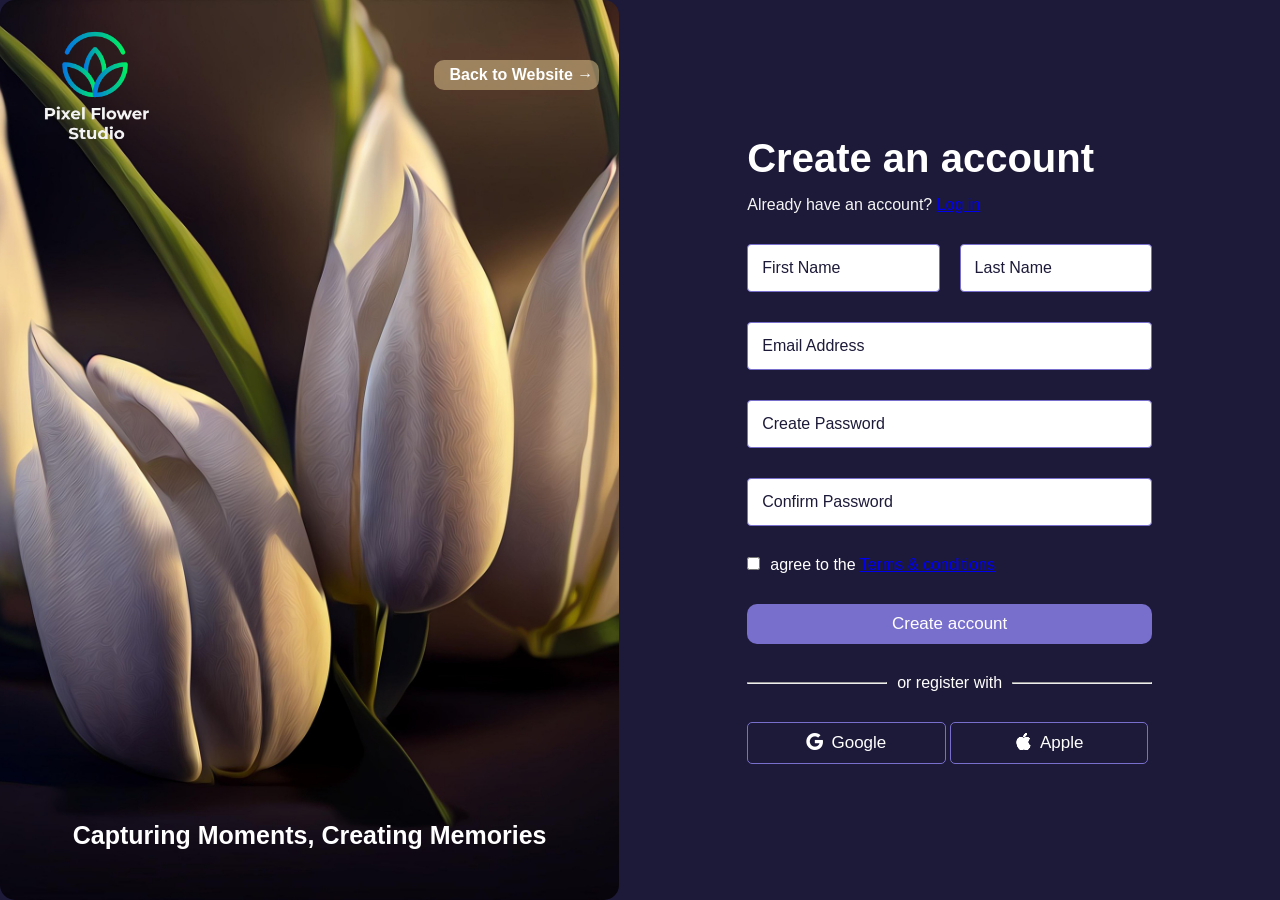
==== login/login.html @ 6d69391e "created a simple landing page" ====
<!doctype html>
<html lang="en">

<head>
    <meta charset="UTF-8">
    <meta name="viewport" content="width=device-width, initial-scale=1.0">
    <link rel="stylesheet" href="https://cdn.jsdelivr.net/npm/bootstrap-icons@1.13.1/font/bootstrap-icons.min.css">
    <link rel="stylesheet" href="login.css">
    <title>Sign Up | Pixel Flower Studio</title>

</head>

<body>

    <div class="container">

        <div class="web-image">
            <div class="top-content">

                <div class="logo">
                    <img src="/assets/Lifestyle Flower Logo.png" alt="Pixel Flower Studio">
                    <a href="#"><button>Back to Website &rarr;</button></a>
                </div>

            </div>

            <div class="bottom-content">
                <h3 style="color: white;">
                    Capturing Moments,
                    Creating Memories
                </h3>

                <div class="scroll-indicator">
                    <p style="color: white;">Scroll Down</p>
                    <i style="color: white;" class="bi bi-chevron-double-down fs-2"></i>
                </div>
            </div>

        </div>

        <form action="#" method="post" id="form">
            <div class="input-group">
                <h5 style="color: white;">Create an account</h5>
                <p style="color: whitesmoke;">Already have an account? <a href="#">Log in</a></p>
            </div>

            <div class="name">
                <div class="input-group">
                    <input type="text" id="user_firstname" name="firstName" required>
                    <label for="user_firstname">First Name</label>
                </div>

                <div class="input-group">
                    <input type="text" id="user_surname" name="surname" required>
                    <label for="user_surname">Last Name</label>
                </div>
            </div>

            <div class="input-group">
                <input type="email" id="user_email" name="email" class="form-control" required>
                <label for="user_email">Email Address</label>
            </div>

            <div class="input-group">
                <input type="password" id="user_password" name="password" required>
                <label for="user_password">Create Password</label>
            </div>

            <div class="input-group">
                <input type="password" id="user_password" name="password" required>
                <label for="user_password">Confirm Password</label>
            </div>

            <div class="checkbox">
                <div><input type="checkbox" id="checkbox" name="radio" required></div>
                <label for="checkbox">
                    <p style="color: white;">agree to the <a href="#">Terms & conditions</a></p>
                </label>
            </div>

            <div>
                <button type="submit" id="submit-btn">Create account</button>
            </div>

            <div style="display: flex; align-items:center;">
                <hr style="flex: 1;">
                <span style="padding: 0 10px; color: white;">or register with</span>
                <hr style="flex: 1;">
            </div>

            <div id="sign-btn">
                <button class="google-btn"> <i class="bi bi-google"></i>Google</button>
                <button class="apple-btn"> <i class="bi bi-apple"></i>Apple</button>
            </div>

        </form>




    </div>








































    <!-- Optional JavaScript -->
    <!-- jQuery first, then Popper.js, then Bootstrap JS -->
    <script src="https://code.jquery.com/jquery-3.2.1.slim.min.js"
        integrity="sha384-KJ3o2DKtIkvYIK3UENzmM7KCkRr/rE9/Qpg6aAZGJwFDMVNA/GpGFF93hXpG5KkN"
        crossorigin="anonymous"></script>
    <script src="https://cdnjs.cloudflare.com/ajax/libs/popper.js/1.12.9/umd/popper.min.js"
        integrity="sha384-ApNbgh9B+Y1QKtv3Rn7W3mgPxhU9K/ScQsAP7hUibX39j7fakFPskvXusvfa0b4Q"
        crossorigin="anonymous"></script>
    <script src="https://maxcdn.bootstrapcdn.com/bootstrap/4.0.0/js/bootstrap.min.js"
        integrity="sha384-JZR6Spejh4U02d8jOt6vLEHfe/JQGiRRSQQxSfFWpi1MquVdAyjUar5+76PVCmYl"
        crossorigin="anonymous"></script>
</body>

</html>
---- login/login.css ----
* {
    margin: 0;
    padding: 0;
    box-sizing: border-box;
}

body {
    background-color: #1D1A39;
    font-family: sans-serif, Arial, Helvetica;
}

.web-image {
    background-image: url(/assets/hansuan_fabregas-tulips.jpg);
    background-size: cover;
    background-position: center;
    background-repeat: no-repeat;
    min-height: 100dvh;
    width: 55%;
    border-radius: 15px;
    

    display: flex;
    flex-direction: column;
    justify-content: space-between;
    padding: 0 20px;

    @media (max-width: 600px) {
        width: 100%;
        height: 100dvh;
    }
}

.top-content .logo img {
    width: 150px;
    height: 100%;
}

.bottom-content h3 {
    text-align: center;
    padding-bottom: 50px;
    font-size: 25px;
}

.top-content .logo {
    display: flex;
    align-items: center;
    justify-content: space-between;
}

.top-content .logo button {
    background-color: rgba(232, 203, 148, 0.5);
    color: white;
    padding: 6px;
    padding-left: 15px;
    border-radius: 10px;
    border: none;
    font-weight: bold;
    font-size: 16px;
    
}

.top-content .logo button:hover {
    background-color: rgb(232, 203, 148);
    cursor: pointer;
}

form h5 {
    font-weight: bold;
    font-size: 40px;
    margin-bottom: 15px;
}

.checkbox {
    display: flex;
    gap: 10px;
}

#submit-btn:hover {
    cursor: pointer;
    opacity: 0.5;
}

#sign-btn i {
    margin-right: 8px;
}
.google-btn, .apple-btn {
    width:49%;
    padding: 10px;
    border: 1px solid #786fcc;
    background-color: transparent;
    border-radius: 5px;
    color: white;
    font-size: 17px;
    transition: 0.3s ease;
    
}

.apple-btn:hover, .google-btn:hover {
    opacity: 0.5;
}

#submit-btn {
    width: 100%;
    padding: 10px;
    background-color: #786fcc;
    color: white;
    font-size: 17px;
    border: none;
    border-radius: 10px;
    transition: 0.3s ease;

}

.container {
    display: flex;
    @media (max-width: 600px) {
        flex-direction: column
    }

    
}

#form {
    display: flex;
    flex-direction: column;
    justify-content: center;
    gap: 30px;
    padding: 0 10%;
}

.input-group {
    position: relative;

}

.input-group input {
    width: 100%;
    padding: 14px 10px;
    font-size: 16px;
    border: 1px solid #786fcc;
    outline: none;
    border-radius: 4px;
}

.input-group label {
    position: absolute;
    top: 50%;
    left: 10px;
    transform: translateY(-50%);
    pointer-events: none;
    transition: 0.3s ease;
    padding: 0 5px;
}
.input-group input:focus+label, .input-group
input:valid+label {
    top: -1px;
    font-size: 14px;
    background-color:#1D1A39;
    color:  #D1D5DB;
    border: none;
    border-radius: 5px;

}

input:focus + label,
input:not(:placeholder-shown) + label {
    color: #1D1A39;
}

.container .name {
    display: flex;
    gap: 20px;
}

.scroll-indicator{
    display: none;
    flex-direction: column;
    align-items: center;
    animation: bounce 1.5s infinite;

    @media (max-width: 600px) {
        display: flex;
    }

}

@keyframes bounce {
    0%, 100% {
        transform: translateY(0)
    }

    50% {
        transform: translateY(10px)
    }
        
}
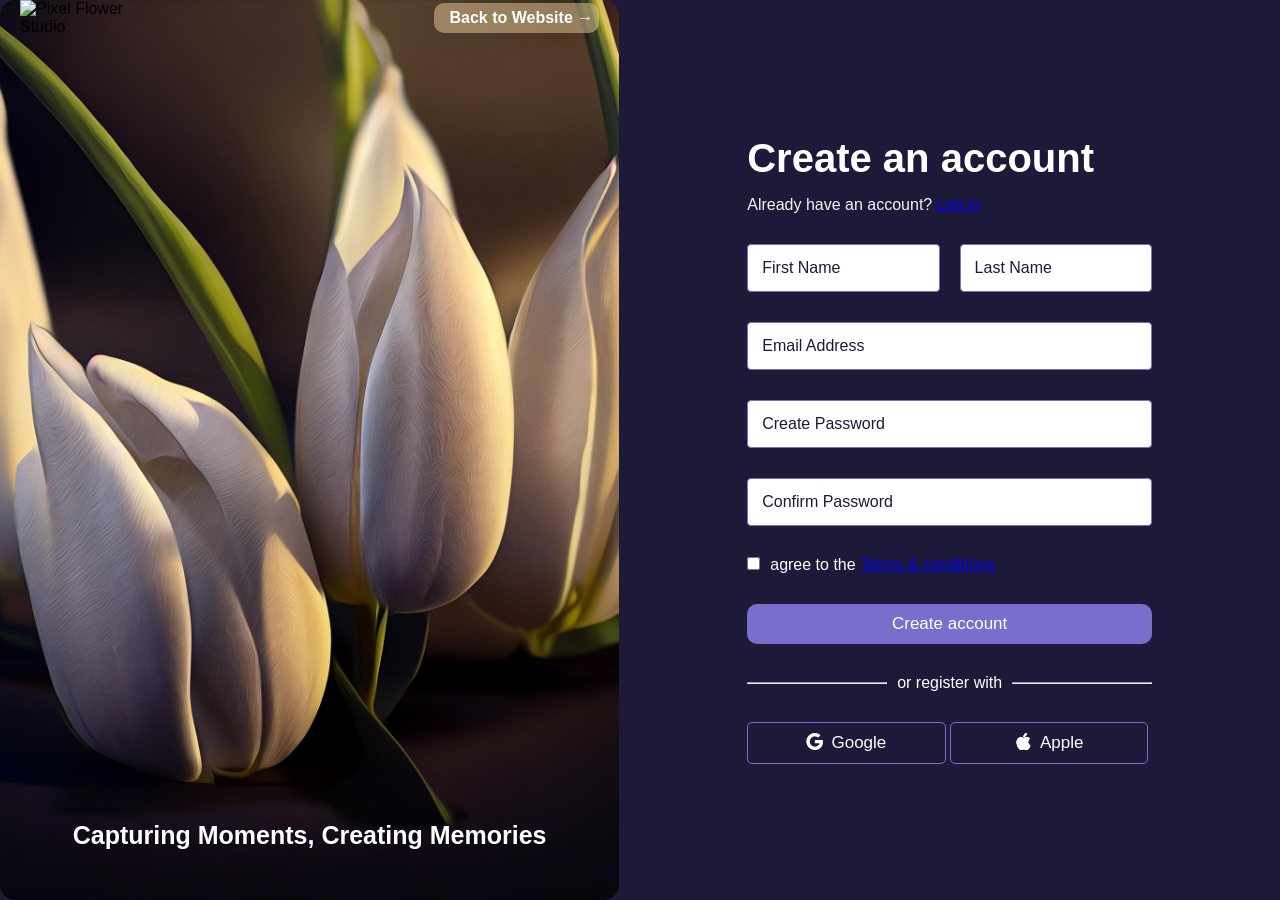
==== commit 0bf539a4: "fixed file path" ====
--- a/login/login.html
+++ b/login/login.html
@@ -18,7 +18,7 @@
             <div class="top-content">
 
                 <div class="logo">
-                    <img src="/assets/Lifestyle Flower Logo.png" alt="Pixel Flower Studio">
+                    <img src="./assets/Lifestyle Flower Logo.png" alt="Pixel Flower Studio">
                     <a href="#"><button>Back to Website &rarr;</button></a>
                 </div>
 
